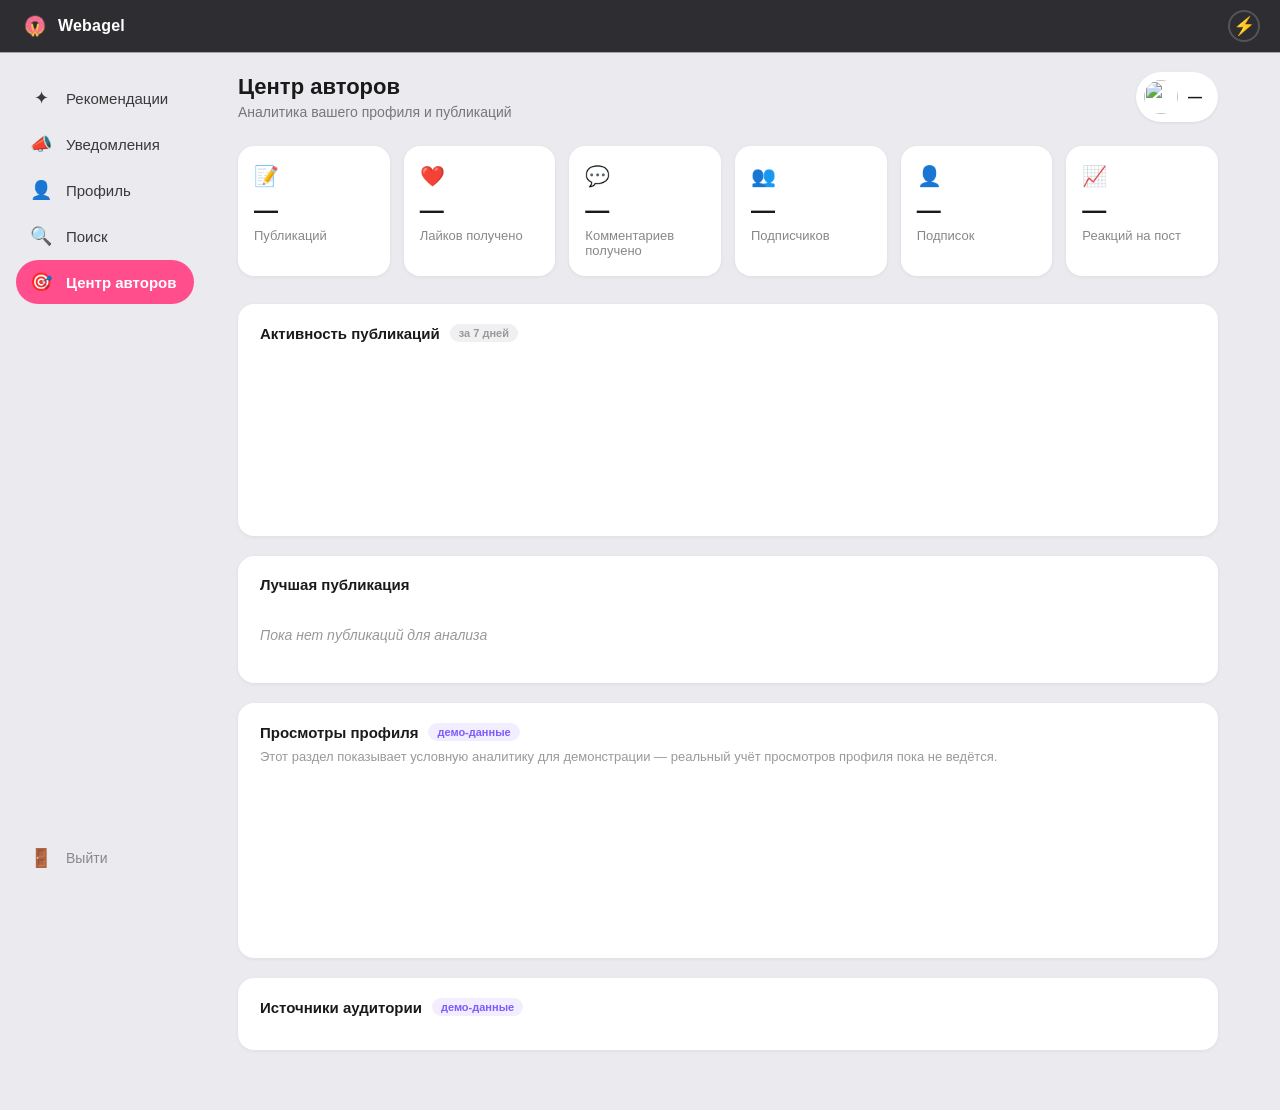
==== author-center.html @ c5e353e5 "Add author center HTML page" ====
<!DOCTYPE html>
<html lang="ru">
<head>
    <meta charset="UTF-8">
    <meta name="viewport" content="width=device-width, initial-scale=1.0">
    <link rel="icon" type="image/png" href="icons/logo.png">
    <title>Центр авторов | Webagel</title>
    <link rel="stylesheet" href="css/style.css">
</head>
<body>

<div class="app">

    <!-- TOP BAR (dark) -->
    <header class="topbar">
        <div class="topbar-logo">
            <img src="icons/logo-transparent.png" alt="Webagel">
            <span class="topbar-name">Webagel</span>
        </div>
        <button class="notify-btn" title="Уведомления">⚡</button>
    </header>

    <!-- SIDEBAR -->
    <aside class="sidebar">
        <nav>
            <a href="index.html">
                <span class="sidebar-icon">✦</span>
                <span>Рекомендации</span>
            </a>
            <a href="#">
                <span class="sidebar-icon">📣</span>
                <span>Уведомления</span>
            </a>
            <a href="profile.html">
                <span class="sidebar-icon">👤</span>
                <span>Профиль</span>
            </a>
            <a href="search.html">
                <span class="sidebar-icon">🔍</span>
                <span>Поиск</span>
            </a>
            <a href="author-center.html" class="active">
                <span class="sidebar-icon">🎯</span>
                <span>Центр авторов</span>
            </a>
        </nav>

        <button id="logoutBtn">
            <span class="sidebar-icon">🚪</span>
            <span>Выйти</span>
        </button>
    </aside>

    <!-- MAIN -->
    <main class="main-content">

        <div class="topbar-spacer"></div>

        <div class="analytics-wrap">

            <div class="analytics-header">
                <div>
                    <h1>Центр авторов</h1>
                    <p class="analytics-subtitle">Аналитика вашего профиля и публикаций</p>
                </div>
                <div class="analytics-user" id="analyticsUser">
                    <img id="analyticsAvatar" src="https://placehold.co/50" alt="">
                    <span id="analyticsUsername">—</span>
                </div>
            </div>

            <!-- Real stats -->
            <section class="stat-grid" id="statGrid">
                <div class="stat-card">
                    <span class="stat-icon">📝</span>
                    <span class="stat-value" id="statPosts">—</span>
                    <span class="stat-label">Публикаций</span>
                </div>
                <div class="stat-card">
                    <span class="stat-icon">❤️</span>
                    <span class="stat-value" id="statLikes">—</span>
                    <span class="stat-label">Лайков получено</span>
                </div>
                <div class="stat-card">
                    <span class="stat-icon">💬</span>
                    <span class="stat-value" id="statComments">—</span>
                    <span class="stat-label">Комментариев получено</span>
                </div>
                <div class="stat-card">
                    <span class="stat-icon">👥</span>
                    <span class="stat-value" id="statFollowers">—</span>
                    <span class="stat-label">Подписчиков</span>
                </div>
                <div class="stat-card">
                    <span class="stat-icon">👤</span>
                    <span class="stat-value" id="statFollowing">—</span>
                    <span class="stat-label">Подписок</span>
                </div>
                <div class="stat-card">
                    <span class="stat-icon">📈</span>
                    <span class="stat-value" id="statEngagement">—</span>
                    <span class="stat-label">Реакций на пост</span>
                </div>
            </section>

            <!-- Activity chart (real, based on posts created_at) -->
            <section class="analytics-section">
                <h2>Активность публикаций <span class="badge-demo-soft">за 7 дней</span></h2>
                <div class="chart-bars" id="postsChart"></div>
            </section>

            <!-- Top post -->
            <section class="analytics-section">
                <h2>Лучшая публикация</h2>
                <div id="topPostCard" class="top-post-card">
                    <p class="empty-feed">Пока нет публикаций для анализа</p>
                </div>
            </section>

            <!-- Conditional / illustrative analytics -->
            <section class="analytics-section">
                <h2>Просмотры профиля <span class="badge-demo">демо-данные</span></h2>
                <p class="analytics-note">Этот раздел показывает условную аналитику для демонстрации — реальный учёт просмотров профиля пока не ведётся.</p>
                <div class="chart-bars" id="viewsChart"></div>
            </section>

            <section class="analytics-section">
                <h2>Источники аудитории <span class="badge-demo">демо-данные</span></h2>
                <div class="audience-list" id="audienceList"></div>
            </section>

        </div>

    </main>

</div>

<script type="module" src="js/app.js"></script>
<script type="module" src="js/author-center.js"></script>

</body>
</html>
---- css/style.css ----
/* ===== RESET ===== */
*, *::before, *::after {
    margin: 0;
    padding: 0;
    box-sizing: border-box;
}

/* ===== BASE ===== */
body {
    background: #ebebef;
    font-family: 'Segoe UI', 'Helvetica Neue', Arial, sans-serif;
    color: #1a1a1a;
    min-height: 100vh;
}

a {
    text-decoration: none;
    color: inherit;
}

/* ===== LAYOUT ===== */
.app {
    display: flex;
    min-height: 100vh;
}

/* ===== TOPBAR (dark, fixed, full-width) ===== */
.topbar {
    position: fixed;
    top: 0;
    left: 0;
    right: 0;
    height: 52px;
    background: #2e2e32;
    display: flex;
    align-items: center;
    gap: 12px;
    padding: 0 20px;
    z-index: 200;
    box-shadow: 0 1px 0 rgba(0,0,0,0.3);
}

.topbar-logo {
    font-size: 17px;
    font-weight: 700;
    color: #ffffff;
    letter-spacing: 0.2px;
    flex-shrink: 0;
    display: flex;
    align-items: center;
    gap: 8px;
}

.topbar-logo img {
    width: 30px;
    height: 30px;
    border-radius: 50%;
    object-fit: cover;
}

.topbar-divider {
    color: #666;
    font-size: 18px;
    font-weight: 300;
}

.topbar-name {
    font-size: 16px;
    font-weight: 600;
    color: #fff;
}

.topbar input {
    display: none; /* search is in main area */
}

.notify-btn {
    margin-left: auto;
    border: none;
    background: none;
    font-size: 18px;
    cursor: pointer;
    color: #aaa;
    transition: color 0.15s;
    line-height: 1;
    width: 32px;
    height: 32px;
    border-radius: 50%;
    border: 2px solid #555;
    display: flex;
    align-items: center;
    justify-content: center;
}

.notify-btn:hover {
    color: #fff;
    border-color: #aaa;
}

.topbar-spacer {
    height: 52px;
}

/* ===== SIDEBAR ===== */
.sidebar {
    width: 210px;
    background: transparent;
    position: fixed;
    left: 0;
    top: 52px;
    bottom: 0;
    display: flex;
    flex-direction: column;
    padding: 24px 16px 20px;
    z-index: 100;
}

.logo {
    display: none; /* logo is in topbar */
}

.sidebar nav {
    flex: 1;
    display: flex;
    flex-direction: column;
    gap: 2px;
}

.sidebar a,
.sidebar button {
    display: flex;
    align-items: center;
    gap: 14px;
    width: 100%;
    padding: 11px 14px;
    border-radius: 50px;
    font-size: 15px;
    font-weight: 500;
    color: #3a3a3a;
    border: none;
    background: none;
    cursor: pointer;
    transition: background 0.12s, color 0.12s;
    text-align: left;
}

.sidebar a:hover,
.sidebar button:hover {
    background: rgba(0, 0, 0, 0.07);
    color: #111;
}

.sidebar a.active {
    background: #ff4e8b;
    color: #fff;
    font-weight: 600;
}

.sidebar a.active:hover {
    background: #e83d7a;
}

.sidebar-icon {
    font-size: 18px;
    width: 22px;
    text-align: center;
    flex-shrink: 0;
}

/* Publish button at bottom of sidebar */
#publishFloatBtn {
    display: flex;
    align-items: center;
    gap: 10px;
    background: #ff4e8b;
    color: #fff;
    border: none;
    border-radius: 50px;
    padding: 13px 20px;
    font-size: 15px;
    font-weight: 700;
    cursor: pointer;
    transition: background 0.15s;
    margin-top: 12px;
    width: 100%;
}

#publishFloatBtn:hover {
    background: #e83d7a;
}

#logoutBtn {
    color: #888;
    font-size: 14px;
    font-weight: 400;
    margin-top: 4px;
}

#logoutBtn:hover {
    background: rgba(0, 0, 0, 0.06);
    color: #333;
}

/* ===== MAIN CONTENT ===== */
.main-content {
    margin-left: 210px;
    width: calc(100% - 210px);
    padding: 20px 28px 40px;
    min-height: 100vh;
}

/* ===== SEARCH BAR (in main area, below topbar) ===== */
.search-bar-wrapper {
    display: flex;
    align-items: center;
    gap: 10px;
    margin-bottom: 20px;
}

.search-bar-wrapper input,
.main-search-input {
    flex: 1;
    max-width: 400px;
    height: 40px;
    border: none;
    border-radius: 50px;
    padding: 0 18px;
    background: #fff;
    color: #1a1a1a;
    font-size: 14px;
    outline: none;
    box-shadow: 0 1px 3px rgba(0,0,0,0.08);
    transition: box-shadow 0.15s;
}

.search-bar-wrapper input:focus,
.main-search-input:focus {
    box-shadow: 0 0 0 2px #ff4e8b40, 0 1px 3px rgba(0,0,0,0.1);
}

.search-bar-wrapper input::placeholder,
.main-search-input::placeholder {
    color: #aaa;
}

/* Filter pills */
.filter-pill {
    display: flex;
    align-items: center;
    gap: 6px;
    padding: 8px 16px;
    border-radius: 50px;
    background: #fff;
    color: #333;
    font-size: 14px;
    font-weight: 500;
    border: none;
    cursor: pointer;
    box-shadow: 0 1px 3px rgba(0,0,0,0.08);
    transition: box-shadow 0.15s;
}

.filter-pill:hover {
    box-shadow: 0 2px 6px rgba(0,0,0,0.12);
}

.filter-pill.active {
    background: #ff4e8b;
    color: #fff;
    box-shadow: 0 2px 8px rgba(255,78,139,0.3);
}

/* Dropdown wrappers */
.dropdown-wrapper {
    position: relative;
}

.dropdown-menu {
    display: none;
    position: absolute;
    top: calc(100% + 8px);
    left: 0;
    min-width: 200px;
    background: #fff;
    border-radius: 14px;
    box-shadow: 0 4px 20px rgba(0,0,0,0.13);
    padding: 8px 0;
    z-index: 100;
    animation: dropdownFadeIn 0.15s ease;
}

.dropdown-menu.open {
    display: block;
}

@keyframes dropdownFadeIn {
    from { opacity: 0; transform: translateY(-6px); }
    to   { opacity: 1; transform: translateY(0); }
}

.dropdown-item {
    display: grid;
    grid-template-columns: 1fr 20px;
    align-items: center;
    gap: 10px;
    padding: 10px 18px;
    cursor: pointer;
    font-size: 14px;
    color: #333;
    transition: background 0.1s;
    user-select: none;
}

.dropdown-item:hover {
    background: #fdf0f5;
}

.dropdown-item input[type="checkbox"],
.dropdown-item input[type="radio"] {
    appearance: auto;
    -webkit-appearance: auto;
    accent-color: #ff4e8b;
    width: 16px;
    height: 16px;
    cursor: pointer;
    margin: 0;
    justify-self: end;
}

.dropdown-item span {
    order: -1;
}

/* ===== WELCOME CARD (simplified) ===== */
.welcome-card {
    display: none; /* removed in Bagel style */
}

/* ===== CREATE POST (modal trigger, not inline) ===== */
.create-post {
    background: #fff;
    border: none;
    border-radius: 16px;
    padding: 20px 22px;
    margin-bottom: 24px;
    box-shadow: 0 1px 4px rgba(0,0,0,0.06);
}

.create-post h2 {
    font-size: 15px;
    font-weight: 600;
    color: #555;
    margin-bottom: 14px;
}

#postImage {
    display: block;
    margin-bottom: 12px;
    font-size: 13px;
    color: #888;
}

#postText {
    width: 100%;
    min-height: 80px;
    resize: vertical;
    background: #f5f5f8;
    border: 1px solid #e0e0e8;
    border-radius: 12px;
    padding: 12px 14px;
    color: #1a1a1a;
    font-size: 14px;
    margin-bottom: 14px;
    font-family: inherit;
    transition: border-color 0.15s;
}

#postText::placeholder {
    color: #aaa;
}

#postText:focus {
    outline: none;
    border-color: #ff4e8b;
}

/* ===== FEED SECTION ===== */
.feed-section h2 {
    font-size: 16px;
    font-weight: 700;
    color: #1a1a1a;
    margin-bottom: 16px;
}

/* ===== FEED GRID — masonry-like 4 col ===== */
#feed {
    display: grid;
    grid-template-columns: repeat(auto-fill, minmax(280px, 1fr));
    gap: 14px;
}

/* ===== POST CARD ===== */
.post {
    background: #fff;
    border: none;
    border-radius: 14px;
    overflow: hidden;
    display: flex;
    flex-direction: column;
    transition: transform 0.16s, box-shadow 0.16s;
    cursor: pointer;
    box-shadow: 0 1px 3px rgba(0,0,0,0.06);
}

.post:hover {
    transform: translateY(-2px);
    box-shadow: 0 6px 18px rgba(0,0,0,0.10);
}

/* Post image — full bleed, tall */
.post-image {
    width: 100%;
    height: 220px;
    object-fit: cover;
    display: block;
    flex-shrink: 0;
}

/* Text-only post placeholder */
.post-text-card {
    background: #f9f9fb;
    width: 100%;
    height: 220px;
    display: flex;
    align-items: center;
    justify-content: center;
    padding: 24px;
    font-size: 20px;
    color: #bbb;
    font-style: italic;
    text-align: center;
    line-height: 1.5;
    flex-shrink: 0;
}

/* Post title below image */
.post-title {
    font-size: 14px;
    font-weight: 600;
    color: #111;
    padding: 10px 14px 4px;
}

/* Avatar + username + likes row */
.post > div:first-child {
    display: flex;
    align-items: center;
    gap: 8px;
    padding: 8px 14px 12px;
}

.post > div:first-child img {
    width: 28px;
    height: 28px;
    border-radius: 50%;
    object-fit: cover;
    flex-shrink: 0;
}

.post > div:first-child strong {
    font-size: 13px;
    font-weight: 500;
    color: #444;
    flex: 1;
}

/* Likes count at right side of author row */
.post-likes-count {
    display: flex;
    align-items: center;
    gap: 4px;
    font-size: 13px;
    color: #888;
    flex-shrink: 0;
}

.post-likes-count::after {
    content: '🩷';
    font-size: 13px;
}

/* Post content text */
.post > p {
    font-size: 13px;
    color: #666;
    padding: 0 14px 10px;
    display: -webkit-box;
    -webkit-line-clamp: 2;
    -webkit-box-orient: vertical;
    overflow: hidden;
    line-height: 1.5;
}

/* Post stats bar */
.post-stats {
    display: flex;
    align-items: center;
    gap: 8px;
    padding: 8px 14px 12px;
    margin-top: auto;
}

/* Like button */
.post-stats .likeBtn {
    background: #ff4e8b;
    color: #fff;
    border: none;
    border-radius: 50px;
    padding: 7px 16px;
    font-size: 13px;
    font-weight: 600;
    cursor: pointer;
    transition: background 0.15s;
}

.post-stats .likeBtn:hover {
    background: #e83d7a;
}

/* Comment count */
.post-stats > span {
    display: flex;
    align-items: center;
    gap: 4px;
    font-size: 13px;
    color: #999;
    white-space: nowrap;
}

/* Delete button */
.deletePostBtn {
    background: none;
    border: none;
    color: #ccc;
    cursor: pointer;
    font-size: 12px;
    padding: 4px 14px 10px;
    transition: color 0.15s;
    text-align: left;
}

.deletePostBtn:hover {
    color: #e83d4d;
}

/* ===== BUTTONS (general) ===== */
/* ===== AUTH PAGES ===== */
body:has(.auth) {
    display: flex;
    align-items: center;
    justify-content: center;
    background: #ebebef;
}

.auth {
    background: #fff;
    border-radius: 20px;
    padding: 40px 36px;
    width: 360px;
    box-shadow: 0 4px 24px rgba(0,0,0,0.10);
    display: flex;
    flex-direction: column;
    gap: 14px;
}

.auth h1 {
    font-size: 26px;
    font-weight: 800;
    color: #ff4e8b;
    margin-bottom: 8px;
    text-align: center;
}

.auth input {
    width: 100%;
    height: 44px;
    border: 1.5px solid #e0e0e8;
    border-radius: 50px;
    padding: 0 18px;
    background: #f8f8fb;
    color: #1a1a1a;
    font-size: 14px;
    font-family: inherit;
    outline: none;
    transition: border-color 0.15s;
}

.auth input:focus {
    border-color: #ff4e8b;
}

.auth button {
    width: 100%;
    height: 44px;
    background: #ff4e8b;
    color: #fff;
    border: none;
    border-radius: 50px;
    font-size: 15px;
    font-weight: 700;
    cursor: pointer;
    transition: background 0.15s;
    margin-top: 4px;
}

.auth button:hover {
    background: #e83d7a;
}

.auth a {
    text-align: center;
    font-size: 13px;
    color: #888;
    transition: color 0.15s;
}

.auth a:hover {
    color: #ff4e8b;
}

/* ===== PROFILE PAGE ===== */
body:has(.profile) {
    background: #ebebef;
}

.profile {
    max-width: 1060px;
    margin: 60px auto 0;
    padding: 32px 28px 60px;
    background: transparent;
}

.profile h1 {
    font-size: 22px;
    font-weight: 700;
    color: #1a1a1a;
    margin-bottom: 24px;
}

.avatar {
    width: 90px;
    height: 90px;
    border-radius: 50%;
    object-fit: cover;
    border: 3px solid #ff4e8b;
    display: block;
}

.profile input[type="text"],
.profile input:not([type="file"]),
.profile textarea {
    width: 100%;
    padding: 10px 16px;
    background: #fff;
    border: 1.5px solid #e0e0e8;
    border-radius: 12px;
    color: #1a1a1a;
    font-size: 14px;
    font-family: inherit;
    outline: none;
    transition: border-color 0.15s;
}

.profile textarea {
    min-height: 80px;
    resize: vertical;
}

.profile input:focus,
.profile textarea:focus {
    border-color: #ff4e8b;
}

.profile button {
    background: #ff4e8b;
    color: #fff;
    border: none;
    border-radius: 50px;
    padding: 10px 28px;
    font-size: 14px;
    font-weight: 700;
    cursor: pointer;
    transition: background 0.15s;
}

.profile button:hover {
    background: #e83d7a;
}

.profile a {
    color: #888;
    font-size: 13px;
    transition: color 0.15s;
}

.profile a:hover {
    color: #ff4e8b;
}

/* ===== POST MODAL ===== */
#postModal {
    position: fixed;
    inset: 0;
    background: rgba(0, 0, 0, 0.55);
    backdrop-filter: blur(8px);
    display: none;
    justify-content: center;
    align-items: center;
    z-index: 9999;
}

#modalContent {
    width: 88vw;
    max-width: 1060px;
    height: 86vh;
    background: #fff;
    border: none;
    border-radius: 20px;
    overflow: hidden;
    display: flex;
    box-shadow: 0 20px 60px rgba(0,0,0,0.25);
}

#modalImageSide {
    width: 60%;
    background: #111;
    display: flex;
    align-items: center;
    justify-content: center;
    flex-shrink: 0;
}

#modalImageSide img {
    width: 100%;
    height: 100%;
    object-fit: contain;
}

#modalInfoSide {
    width: 40%;
    padding: 26px 22px;
    overflow-y: auto;
    background: #fff;
    border-left: 1px solid #eee;
    display: flex;
    flex-direction: column;
    gap: 0;
}

#modalInfoSide::-webkit-scrollbar {
    width: 4px;
}
#modalInfoSide::-webkit-scrollbar-thumb {
    background: #ddd;
    border-radius: 4px;
}

#modalInfoSide h2 {
    font-size: 17px;
    font-weight: 700;
    color: #111;
    margin-bottom: 4px;
}

#modalInfoSide p {
    font-size: 13px;
    color: #777;
    margin-bottom: 14px;
    line-height: 1.55;
}

#modalInfoSide hr {
    border: none;
    border-top: 1px solid #eee;
    margin: 12px 0;
}

#modalInfoSide h3 {
    font-size: 13px;
    font-weight: 600;
    color: #999;
    margin-bottom: 8px;
    text-transform: uppercase;
    letter-spacing: 0.5px;
}

#modalInfoSide .post-stats {
    padding: 0;
    margin-bottom: 0;
}

/* ===== COMMENTS ===== */
.comments {
    display: flex;
    flex-direction: column;
    gap: 2px;
    flex: 1;
    margin-bottom: 14px;
}

.comment {
    padding: 8px 0;
    border-bottom: 1px solid #f0f0f4;
    font-size: 13px;
    color: #555;
    line-height: 1.5;
}

.comment strong {
    display: block;
    font-size: 13px;
    font-weight: 600;
    color: #222;
    margin-bottom: 2px;
}

/* ===== TIMESTAMPS ===== */
.post-time {
    display: block;
    font-size: 11px;
    color: #999;
    margin-top: 4px;
    margin-bottom: 6px;
}

.comment-time {
    display: block;
    font-size: 11px;
    color: #bbb;
    margin-bottom: 2px;
}
.comment-form {
    display: flex;
    gap: 8px;
    margin-top: auto;
    padding-top: 12px;
    border-top: 1px solid #eee;
}

.comment-form input,
#modalCommentInput {
    flex: 1;
    padding: 9px 14px;
    background: #f5f5f8;
    border: 1.5px solid #e8e8ef;
    border-radius: 50px;
    color: #1a1a1a;
    font-size: 13px;
    font-family: inherit;
    transition: border-color 0.15s;
    outline: none;
}

.comment-form input::placeholder,
#modalCommentInput::placeholder {
    color: #bbb;
}

.comment-form input:focus,
#modalCommentInput:focus {
    border-color: #ff4e8b;
}

#modalCommentBtn {
    background: #ff4e8b;
    color: #fff;
    border: none;
    border-radius: 50px;
    padding: 9px 16px;
    font-size: 13px;
    font-weight: 600;
    cursor: pointer;
    white-space: nowrap;
    transition: background 0.15s;
}

#modalCommentBtn:hover {
    background: #e83d7a;
}

/* Delete post button in modal */
#deleteModalPost {
    background: none;
    border: 1.5px solid #f0d0d8;
    color: #ccc;
    border-radius: 50px;
    padding: 8px 14px;
    font-size: 13px;
    cursor: pointer;
    margin-top: 10px;
    transition: border-color 0.15s, color 0.15s;
    width: 100%;
}

#deleteModalPost:hover {
    border-color: #e83d4d;
    color: #e83d4d;
}

/* ===== RESPONSIVE ===== */ /*
@media (max-width: 900px) {
    .sidebar {
        width: 64px;
        padding: 16px 8px;
    }

    .sidebar a span,
    .sidebar button span {
        display: none;
    }

    .sidebar a,
    .sidebar button {
        justify-content: center;
        padding: 12px;
        gap: 0;
        border-radius: 50%;
    }

    #publishFloatBtn span {
        display: none;
    }

    #publishFloatBtn {
        padding: 13px;
        justify-content: center;
        border-radius: 50%;
        width: 46px;
        height: 46px;
    }

    .main-content {
        margin-left: 64px;
        padding: 14px;
    }

    #modalContent {
        flex-direction: column;
        width: 96vw;
        height: 95vh;
    }

    #modalImageSide,
    #modalInfoSide {
        width: 100%;
    }

    #modalImageSide {
        height: 45%;
    }

    #modalInfoSide {
        height: 55%;
        border-left: none;
        border-top: 1px solid #eee;
    }
}
*/
/* ===== MOBILE (до 770px) ===== */
@media (max-width: 770px) {

    /* Топбар */
    .topbar {
        padding: 0 14px;
    }

    /* Сайдбар — снизу экрана вместо левой панели */
    .sidebar {
        width: 100%;
        height: 60px;
        top: auto;
        bottom: 0;
        left: 0;
        right: 0;
        flex-direction: row;
        padding: 0 8px;
        background: #fff;
        border-top: 1px solid #e0e0e8;
        box-shadow: 0 -2px 10px rgba(0,0,0,0.08);
        z-index: 150;
    }

    .sidebar nav {
        flex-direction: row;
        flex: 1;
        gap: 0;
        align-items: center;
        justify-content: space-around;
    }

    .sidebar a,
    .sidebar button {
        flex-direction: column;
        gap: 3px;
        padding: 8px 6px;
        border-radius: 10px;
        font-size: 10px;
        justify-content: center;
        align-items: center;
    }

    .sidebar a span:last-child,
    .sidebar button span:last-child {
        display: block;
        font-size: 10px;
    }

    .sidebar-icon {
        font-size: 20px;
        width: auto;
    }

    .sidebar a.active {
        background: transparent;
        color: #ff4e8b;
    }

    #publishFloatBtn {
        flex-direction: column;
        gap: 3px;
        padding: 8px 6px;
        border-radius: 10px;
        background: transparent;
        color: #ff4e8b;
        font-size: 10px;
        width: auto;
        height: auto;
        margin-top: 0;
    }

    #publishFloatBtn:hover {
        background: rgba(255, 78, 139, 0.08);
    }

    #logoutBtn {
        display: none;
    }

    /* Основной контент */
    .main-content {
        margin-left: 0;
        width: 100%;
        padding: 12px 12px 80px; /* отступ снизу под сайдбар */
    }

    /* Поиск и фильтры */
    .search-bar-wrapper {
        flex-wrap: wrap;
        gap: 8px;
    }

    .main-search-input {
        width: 100%;
        max-width: 100%;
    }

    /* Лента — одна колонка */
    #feed {
        grid-template-columns: 1fr;
    }

    /* Модалка поста */
    #modalContent {
        flex-direction: column;
        width: 100vw;
        height: 100dvh;
        border-radius: 0;
    }

    #modalImageSide {
        width: 100%;
        height: 50%;
    }

    #modalInfoSide {
        width: 100%;
        height: 50%;
        border-left: none;
        border-top: 1px solid #eee;
    }
}

/* ===== AUTHOR LINK (avatar + username) ===== */
.post-author-link {
    display: flex;
    align-items: center;
    gap: 8px;
    flex: 1;
    min-width: 0;
}

.post-author-link:hover strong {
    color: #ff4e8b;
}

.modal-author-link {
    color: inherit;
    transition: color 0.15s;
}

.modal-author-link:hover {
    color: #ff4e8b;
}

/* ===== FOLLOW STATS (profile / user pages) ===== */
.follow-stats {
    display: flex;
    gap: 18px;
    margin: 4px 0 8px;
}

.follow-stat {
    font-size: 14px;
    color: #555;
    font-weight: 600;
}

/* ===== FOLLOW BUTTON ===== */
#followBtn {
    background: #ff4e8b;
    color: #fff;
    border: none;
    border-radius: 50px;
    padding: 10px 28px;
    font-size: 14px;
    font-weight: 700;
    cursor: pointer;
    transition: background 0.15s, color 0.15s, border-color 0.15s;
}

#followBtn:hover {
    background: #e83d7a;
}

#followBtn.following {
    background: #fff;
    color: #ff4e8b;
    border: 1.5px solid #ff4e8b;
}

#followBtn.following:hover {
    background: #fff0f4;
}

#followBtn:disabled {
    opacity: 0.6;
    cursor: default;
}

/* ===== USER DISPLAY (on user.html) ===== */
.user-display-name {
    font-size: 18px;
    font-weight: 700;
    color: #1a1a1a;
    margin-bottom: 4px;
}

.user-bio {
    font-size: 14px;
    color: #666;
    margin-bottom: 12px;
    max-width: 500px;
}

/* ===== PROFILE FEED DIVIDER / TITLE ===== */
.profile-divider {
    border: none;
    border-top: 1px solid #ddd;
    margin: 28px 0 20px;
}

.profile-feed-title {
    font-size: 16px;
    font-weight: 700;
    color: #1a1a1a;
    margin-bottom: 16px;
}

.profile #feed {
    display: grid;
    grid-template-columns: repeat(auto-fill, minmax(260px, 1fr));
    gap: 14px;
}

.empty-feed {
    color: #999;
    font-size: 14px;
    font-style: italic;
    padding: 20px 0;
}

/* ===== USER SEARCH RESULTS ===== */
.user-results-grid {
    display: grid;
    grid-template-columns: repeat(auto-fill, minmax(280px, 1fr));
    gap: 12px;
}

.user-card {
    display: flex;
    align-items: center;
    gap: 14px;
    background: #fff;
    border-radius: 14px;
    padding: 14px 16px;
    box-shadow: 0 1px 3px rgba(0,0,0,0.06);
    transition: transform 0.15s, box-shadow 0.15s;
    cursor: pointer;
}

.user-card:hover {
    transform: translateY(-2px);
    box-shadow: 0 6px 18px rgba(0,0,0,0.10);
}

.user-card-avatar {
    width: 60px;
    height: 60px;
    border-radius: 50%;
    object-fit: cover;
    flex-shrink: 0;
}

.user-card-info {
    min-width: 0;
}

.user-card-info strong {
    display: block;
    font-size: 15px;
    font-weight: 700;
    color: #1a1a1a;
    margin-bottom: 4px;
}

.user-card-info p {
    font-size: 13px;
    color: #888;
    line-height: 1.4;
    overflow: hidden;
    text-overflow: ellipsis;
    display: -webkit-box;
    -webkit-line-clamp: 2;
    -webkit-box-orient: vertical;
}

/* ===== CREATE POST MODAL ===== */
#createPostModal {
    position: fixed;
    inset: 0;
    background: rgba(0, 0, 0, 0.55);
    backdrop-filter: blur(8px);
    display: none;
    justify-content: center;
    align-items: center;
    z-index: 9999;
}

#createPostContent {
    width: 88vw;
    max-width: 860px;
    height: 80vh;
    background: #fff;
    border-radius: 20px;
    overflow: hidden;
    display: flex;
    box-shadow: 0 20px 60px rgba(0,0,0,0.25);
}

#createPostImageSide {
    width: 58%;
    background: #111;
    display: flex;
    align-items: center;
    justify-content: center;
    flex-shrink: 0;
    position: relative;
}

#imageDropZone {
    width: 100%;
    height: 100%;
    display: flex;
    align-items: center;
    justify-content: center;
    cursor: pointer;
}

#imageDropZone input[type="file"] {
    display: none;
}

#imagePreview {
    width: 100%;
    height: 100%;
    display: flex;
    align-items: center;
    justify-content: center;
}

#imagePreview img {
    width: 100%;
    height: 100%;
    object-fit: contain;
}

#imageDropHint {
    font-size: 14px;
    color: #888;
    text-align: center;
    padding: 20px;
    line-height: 1.6;
}

#createPostInfoSide {
    width: 42%;
    padding: 26px 22px;
    background: #fff;
    border-left: 1px solid #eee;
    display: flex;
    flex-direction: column;
    gap: 0;
    overflow-y: auto;
}

#createPostInfoSide h2 {
    font-size: 17px;
    font-weight: 700;
    color: #111;
    margin-bottom: 4px;
}

#createPostInfoSide hr {
    border: none;
    border-top: 1px solid #eee;
    margin: 12px 0;
}

#postText {
    flex: 1;
    width: 100%;
    min-height: 120px;
    resize: none;
    background: #f5f5f8;
    border: 1.5px solid #e8e8ef;
    border-radius: 12px;
    padding: 12px 14px;
    color: #1a1a1a;
    font-size: 14px;
    font-family: inherit;
    outline: none;
    transition: border-color 0.15s;
    box-sizing: border-box;
    margin-bottom: 14px;
}

#postText:focus {
    border-color: #ff4e8b;
}

#postText::placeholder {
    color: #bbb;
}

#createPostActions {
    display: flex;
    gap: 10px;
    margin-top: auto;
    padding-top: 12px;
    border-top: 1px solid #eee;
}

#cancelPostBtn {
    flex: 1;
    background: none;
    border: 1.5px solid #e8e8ef;
    color: #999;
    border-radius: 50px;
    padding: 10px 0;
    font-size: 14px;
    font-weight: 600;
    cursor: pointer;
    font-family: inherit;
    transition: border-color 0.15s, color 0.15s;
}

#cancelPostBtn:hover {
    border-color: #ccc;
    color: #666;
}

#publishBtn {
    flex: 2;
    background: #ff4e8b;
    color: #fff;
    border: none;
    border-radius: 50px;
    padding: 10px 0;
    font-size: 14px;
    font-weight: 700;
    cursor: pointer;
    font-family: inherit;
    transition: background 0.15s;
}

#publishBtn:hover {
    background: #e83d7a;
}

@media (max-width: 700px) {
    #createPostContent {
        flex-direction: column;
        height: 92vh;
        width: 96vw;
    }

    #createPostImageSide {
        width: 100%;
        height: 40%;
    }

    #createPostInfoSide {
        width: 100%;
        height: 60%;
    }
}

/* ===== AUTHOR CENTER (Центр авторов) ===== */
.analytics-wrap {
    max-width: 980px;
}

.analytics-header {
    display: flex;
    align-items: center;
    justify-content: space-between;
    margin-bottom: 24px;
    flex-wrap: wrap;
    gap: 14px;
}

.analytics-header h1 {
    font-size: 22px;
    font-weight: 700;
    color: #1a1a1a;
}

.analytics-subtitle {
    margin-top: 4px;
    font-size: 14px;
    color: #777;
}

.analytics-user {
    display: flex;
    align-items: center;
    gap: 10px;
    background: #fff;
    padding: 8px 16px 8px 8px;
    border-radius: 50px;
    box-shadow: 0 1px 3px rgba(0,0,0,0.08);
}

.analytics-user img {
    width: 34px;
    height: 34px;
    border-radius: 50%;
    object-fit: cover;
}

.analytics-user span {
    font-size: 14px;
    font-weight: 600;
    color: #1a1a1a;
}

/* Stat cards */
.stat-grid {
    display: grid;
    grid-template-columns: repeat(auto-fit, minmax(150px, 1fr));
    gap: 14px;
    margin-bottom: 28px;
}

.stat-card {
    background: #fff;
    border-radius: 16px;
    padding: 18px 16px;
    box-shadow: 0 1px 4px rgba(0,0,0,0.06);
    display: flex;
    flex-direction: column;
    align-items: flex-start;
    gap: 4px;
}

.stat-icon {
    font-size: 20px;
    margin-bottom: 4px;
}

.stat-value {
    font-size: 24px;
    font-weight: 700;
    color: #1a1a1a;
}

.stat-label {
    font-size: 13px;
    color: #888;
    font-weight: 500;
}

/* Sections */
.analytics-section {
    background: #fff;
    border-radius: 16px;
    padding: 20px 22px;
    margin-bottom: 20px;
    box-shadow: 0 1px 4px rgba(0,0,0,0.06);
}

.analytics-section h2 {
    font-size: 15px;
    font-weight: 700;
    color: #1a1a1a;
    margin-bottom: 14px;
    display: flex;
    align-items: center;
    gap: 10px;
}

.analytics-note {
    font-size: 13px;
    color: #999;
    margin-top: -6px;
    margin-bottom: 14px;
}

.badge-demo {
    font-size: 11px;
    font-weight: 600;
    color: #7c5cff;
    background: #7c5cff1a;
    padding: 3px 9px;
    border-radius: 50px;
}

.badge-demo-soft {
    font-size: 11px;
    font-weight: 600;
    color: #999;
    background: #f0f0f3;
    padding: 3px 9px;
    border-radius: 50px;
}

/* Bar chart */
.chart-bars {
    display: flex;
    align-items: flex-end;
    gap: 10px;
    height: 160px;
}

.chart-col {
    flex: 1;
    display: flex;
    flex-direction: column;
    align-items: center;
    height: 100%;
}

.chart-col-track {
    flex: 1;
    width: 100%;
    display: flex;
    align-items: flex-end;
    justify-content: center;
}

.chart-col-bar {
    width: 60%;
    min-width: 14px;
    border-radius: 6px 6px 0 0;
    transition: height 0.2s;
}

.chart-col-value {
    font-size: 12px;
    font-weight: 700;
    color: #1a1a1a;
    margin-top: 6px;
}

.chart-col-label {
    font-size: 11px;
    color: #999;
    margin-top: 2px;
    text-transform: capitalize;
}

/* Top post */
.top-post-card {
    display: flex;
    gap: 16px;
    align-items: center;
}

.top-post-image {
    width: 110px;
    height: 110px;
    border-radius: 12px;
    object-fit: cover;
    flex-shrink: 0;
}

.top-post-info p {
    font-size: 14px;
    color: #333;
    margin-bottom: 8px;
    line-height: 1.4;
}

/* Audience sources */
.audience-list {
    display: flex;
    flex-direction: column;
    gap: 12px;
}

.audience-row {
    display: flex;
    align-items: center;
    gap: 10px;
}

.audience-icon {
    width: 20px;
    text-align: center;
    flex-shrink: 0;
}

.audience-name {
    width: 150px;
    font-size: 13px;
    color: #444;
    font-weight: 500;
    flex-shrink: 0;
}

.audience-bar-track {
    flex: 1;
    height: 8px;
    background: #f0f0f3;
    border-radius: 50px;
    overflow: hidden;
}

.audience-bar-fill {
    height: 100%;
    background: linear-gradient(90deg, #ff4e8b, #7c5cff);
    border-radius: 50px;
}

.audience-percent {
    width: 40px;
    text-align: right;
    font-size: 13px;
    font-weight: 600;
    color: #1a1a1a;
    flex-shrink: 0;
}

@media (max-width: 700px) {
    .top-post-card {
        flex-direction: column;
        align-items: flex-start;
    }

    .top-post-image {
        width: 100%;
        height: 180px;
    }

    .audience-name {
        width: 110px;
    }
}
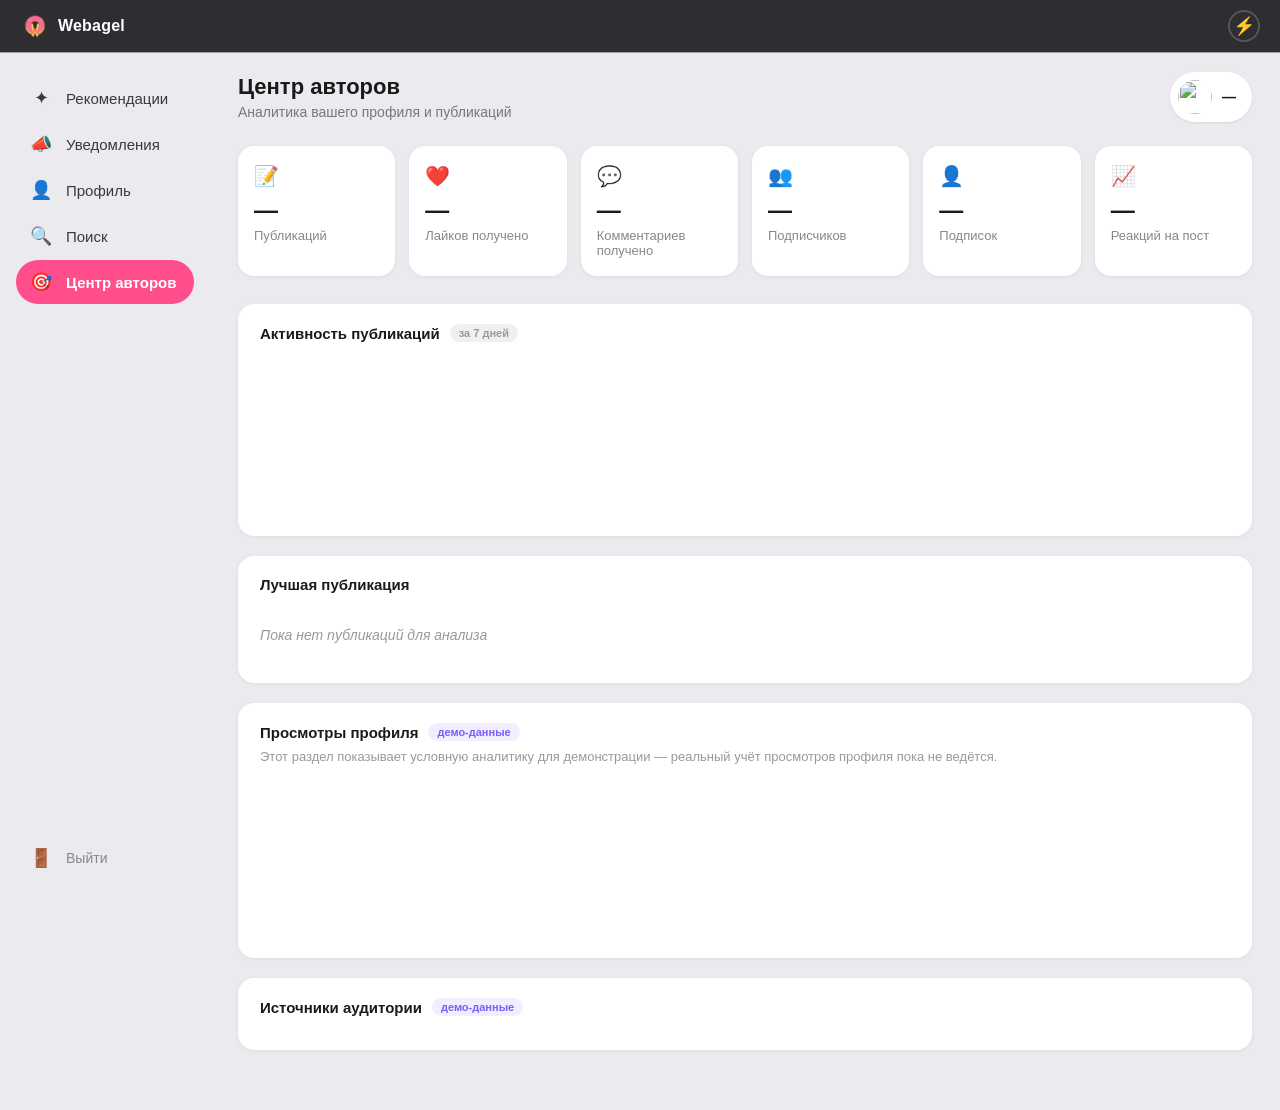
==== commit 8e53dbd7: "Add notification button and sidebar link" ====
--- a/author-center.html
+++ b/author-center.html
@@ -17,7 +17,7 @@
             <img src="icons/logo-transparent.png" alt="Webagel">
             <span class="topbar-name">Webagel</span>
         </div>
-        <button class="notify-btn" title="Уведомления">⚡</button>
+        <button class="notify-btn" id="notifyBtn" title="Уведомления">⚡<span class="notify-badge" id="notifyBadgeTop"></span></button>
     </header>
 
     <!-- SIDEBAR -->
@@ -27,9 +27,10 @@
                 <span class="sidebar-icon">✦</span>
                 <span>Рекомендации</span>
             </a>
-            <a href="#">
+            <a href="#" id="notifSidebarLink">
                 <span class="sidebar-icon">📣</span>
                 <span>Уведомления</span>
+                <span class="notify-badge notify-badge-sidebar" id="notifyBadgeSidebar"></span>
             </a>
             <a href="profile.html">
                 <span class="sidebar-icon">👤</span>
@@ -136,6 +137,7 @@
 </div>
 
 <script type="module" src="js/app.js"></script>
+<script type="module" src="js/notifications.js"></script>
 <script type="module" src="js/author-center.js"></script>
 
 </body>
--- a/css/style.css
+++ b/css/style.css
@@ -1437,7 +1437,8 @@
 
 /* ===== AUTHOR CENTER (Центр авторов) ===== */
 .analytics-wrap {
-    max-width: 980px;
+    max-width: 1080px;
+    margin: auto;
 }
 
 .analytics-header {
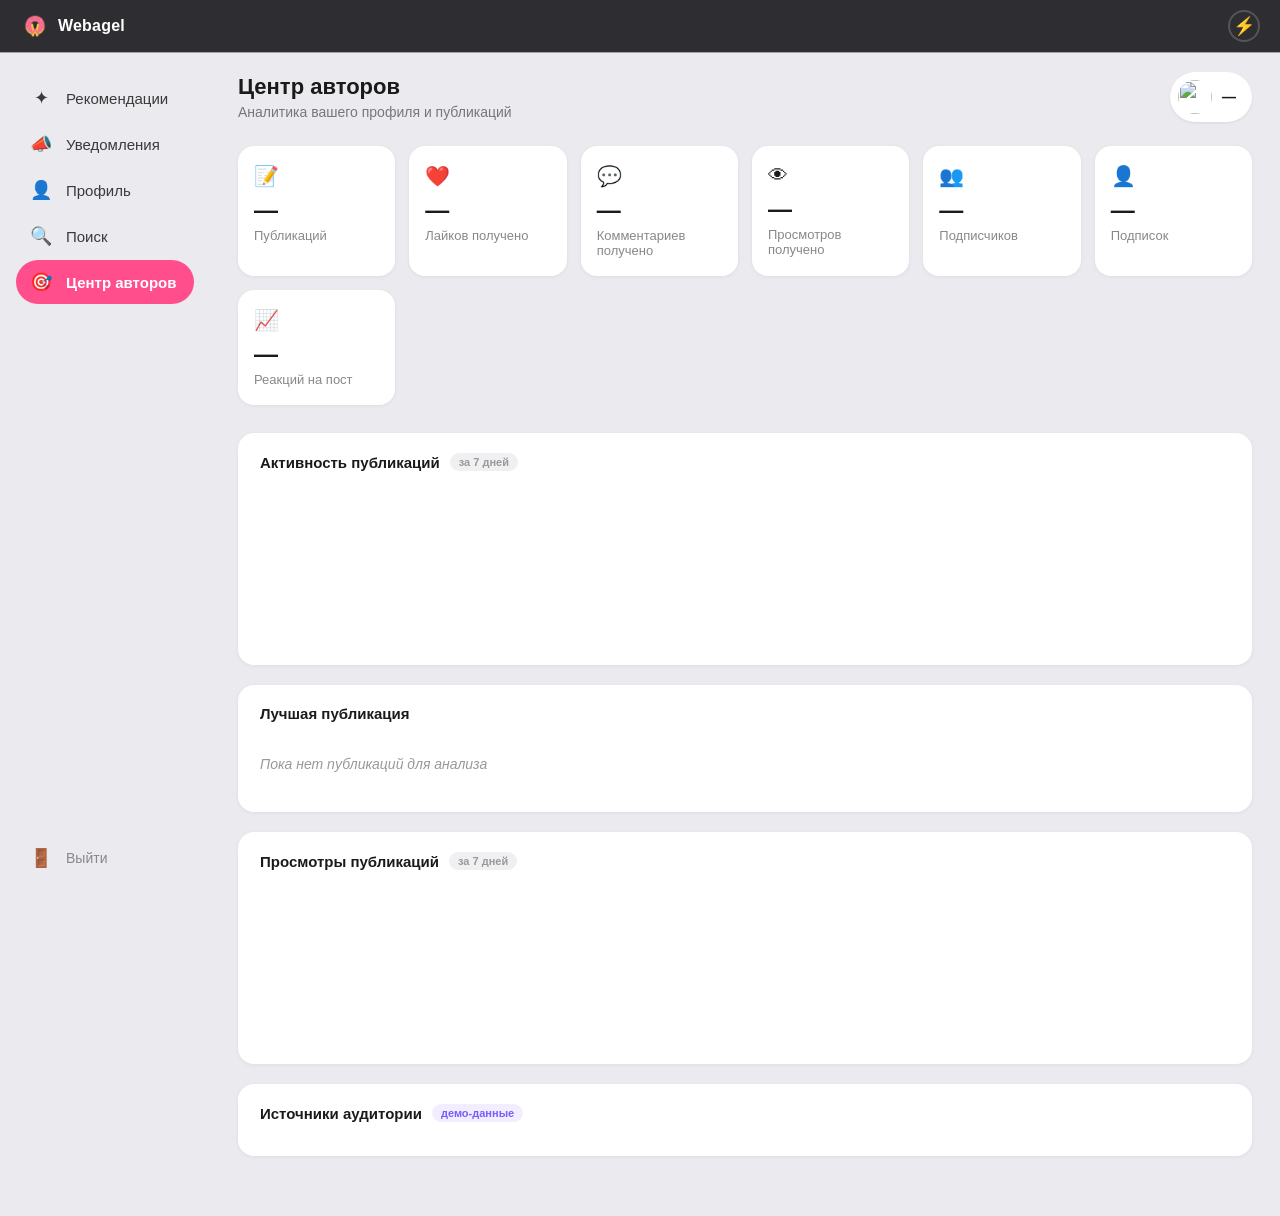
==== commit 75fc4ffe: "Update analytics section and add views statistics" ====
--- a/author-center.html
+++ b/author-center.html
@@ -88,6 +88,11 @@
                     <span class="stat-label">Комментариев получено</span>
                 </div>
                 <div class="stat-card">
+                    <span class="stat-icon">👁</span>
+                    <span class="stat-value" id="statViews">—</span>
+                    <span class="stat-label">Просмотров получено</span>
+                </div>
+                <div class="stat-card">
                     <span class="stat-icon">👥</span>
                     <span class="stat-value" id="statFollowers">—</span>
                     <span class="stat-label">Подписчиков</span>
@@ -118,10 +123,9 @@
                 </div>
             </section>
 
-            <!-- Conditional / illustrative analytics -->
+            <!-- Real views (post_views table, 1 view per user per post per hour) -->
             <section class="analytics-section">
-                <h2>Просмотры профиля <span class="badge-demo">демо-данные</span></h2>
-                <p class="analytics-note">Этот раздел показывает условную аналитику для демонстрации — реальный учёт просмотров профиля пока не ведётся.</p>
+                <h2>Просмотры публикаций <span class="badge-demo-soft">за 7 дней</span></h2>
                 <div class="chart-bars" id="viewsChart"></div>
             </section>
 
--- a/css/style.css
+++ b/css/style.css
@@ -95,6 +95,144 @@
 .notify-btn:hover {
     color: #fff;
     border-color: #aaa;
+}
+
+/* ===== NOTIFICATION BADGE (unread count) ===== */
+.notify-btn {
+    position: relative;
+}
+
+.notify-badge {
+    display: none;
+    align-items: center;
+    justify-content: center;
+    position: absolute;
+    top: -4px;
+    right: -4px;
+    min-width: 16px;
+    height: 16px;
+    padding: 0 4px;
+    border-radius: 999px;
+    background: #ff4e8b;
+    color: #fff;
+    font-size: 10px;
+    font-weight: 700;
+    line-height: 1;
+    border: 2px solid #2e2e32;
+}
+
+.sidebar a {
+    position: relative;
+}
+
+.notify-badge-sidebar {
+    position: static;
+    margin-left: auto;
+    border: none;
+}
+
+/* ===== NOTIFICATIONS PANEL (dropdown, opened from bell or sidebar item) ===== */
+.notifications-panel {
+    display: none;
+    position: fixed;
+    width: 340px;
+    max-height: 440px;
+    background: #fff;
+    border-radius: 14px;
+    box-shadow: 0 8px 30px rgba(0,0,0,0.18);
+    z-index: 500;
+    overflow: hidden;
+    flex-direction: column;
+    animation: dropdownFadeIn 0.15s ease;
+}
+
+.notifications-panel.open {
+    display: flex;
+}
+
+.notifications-panel-header {
+    display: flex;
+    align-items: center;
+    justify-content: space-between;
+    padding: 14px 16px;
+    font-weight: 700;
+    font-size: 15px;
+    border-bottom: 1px solid #eee;
+}
+
+.notifications-panel-header button {
+    border: none;
+    background: none;
+    color: #ff4e8b;
+    font-size: 12px;
+    font-weight: 600;
+    cursor: pointer;
+}
+
+.notifications-list {
+    overflow-y: auto;
+    flex: 1;
+}
+
+.notifications-empty {
+    padding: 24px 16px;
+    text-align: center;
+    color: #888;
+    font-size: 13px;
+}
+
+.notification-item {
+    display: flex;
+    align-items: flex-start;
+    gap: 10px;
+    padding: 12px 16px;
+    border-bottom: 1px solid #f3f3f3;
+    color: inherit;
+    transition: background 0.1s;
+}
+
+.notification-item:hover {
+    background: #fdf0f5;
+}
+
+.notification-item img {
+    width: 36px;
+    height: 36px;
+    border-radius: 50%;
+    object-fit: cover;
+    flex-shrink: 0;
+}
+
+.notification-item.unread {
+    background: #fff6fa;
+}
+
+.notification-item.unread::after {
+    content: "";
+    width: 8px;
+    height: 8px;
+    border-radius: 50%;
+    background: #ff4e8b;
+    flex-shrink: 0;
+    margin-top: 6px;
+}
+
+.notification-body {
+    display: flex;
+    flex-direction: column;
+    gap: 2px;
+    min-width: 0;
+}
+
+.notification-text {
+    font-size: 13px;
+    line-height: 1.4;
+    word-break: break-word;
+}
+
+.notification-time {
+    font-size: 11px;
+    color: #999;
 }
 
 .topbar-spacer {
